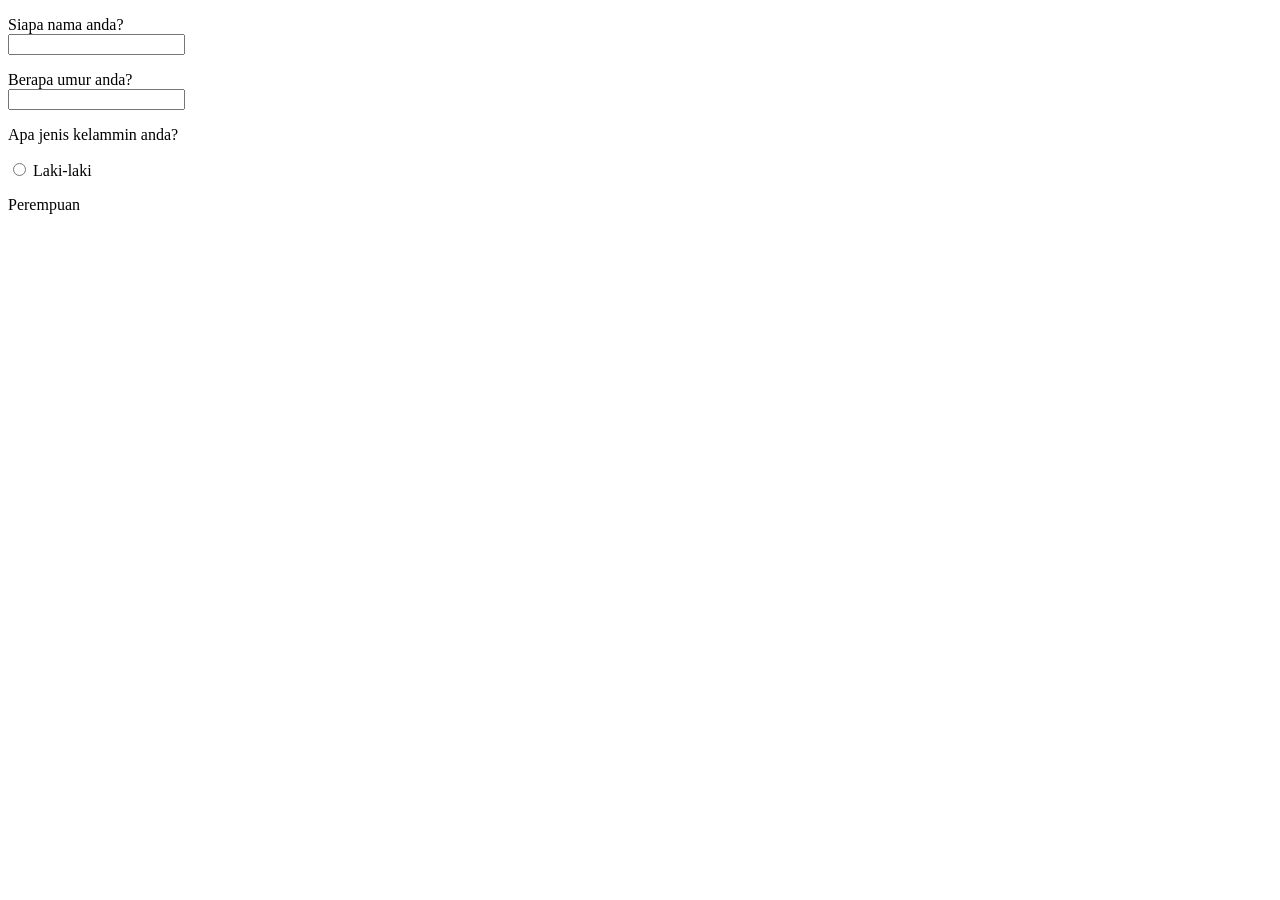
==== index.html @ 440097d9 "feat: make from input data person smooking" ====
<!DOCTYPE html>
<html>
    <head>
        <title>From Perokok</title>
    </head>
    <body>
        <div>
            <p>Siapa nama anda?<br><input type="text"></p>
        </div>
        
        <div>
            <p>Berapa umur anda?<br><input type="text"></p>
        </div>

        <div>
            <p>Apa jenis kelammin anda?</p>
        </div>
        
        <div>
            <input type="radio" id="choice1" value="jenis_kelamin">
            <label for="choice1">Laki-laki</label>
        </div>

        <div>
            <p>Perempuan</p>
        </div>
    </body>
</html>
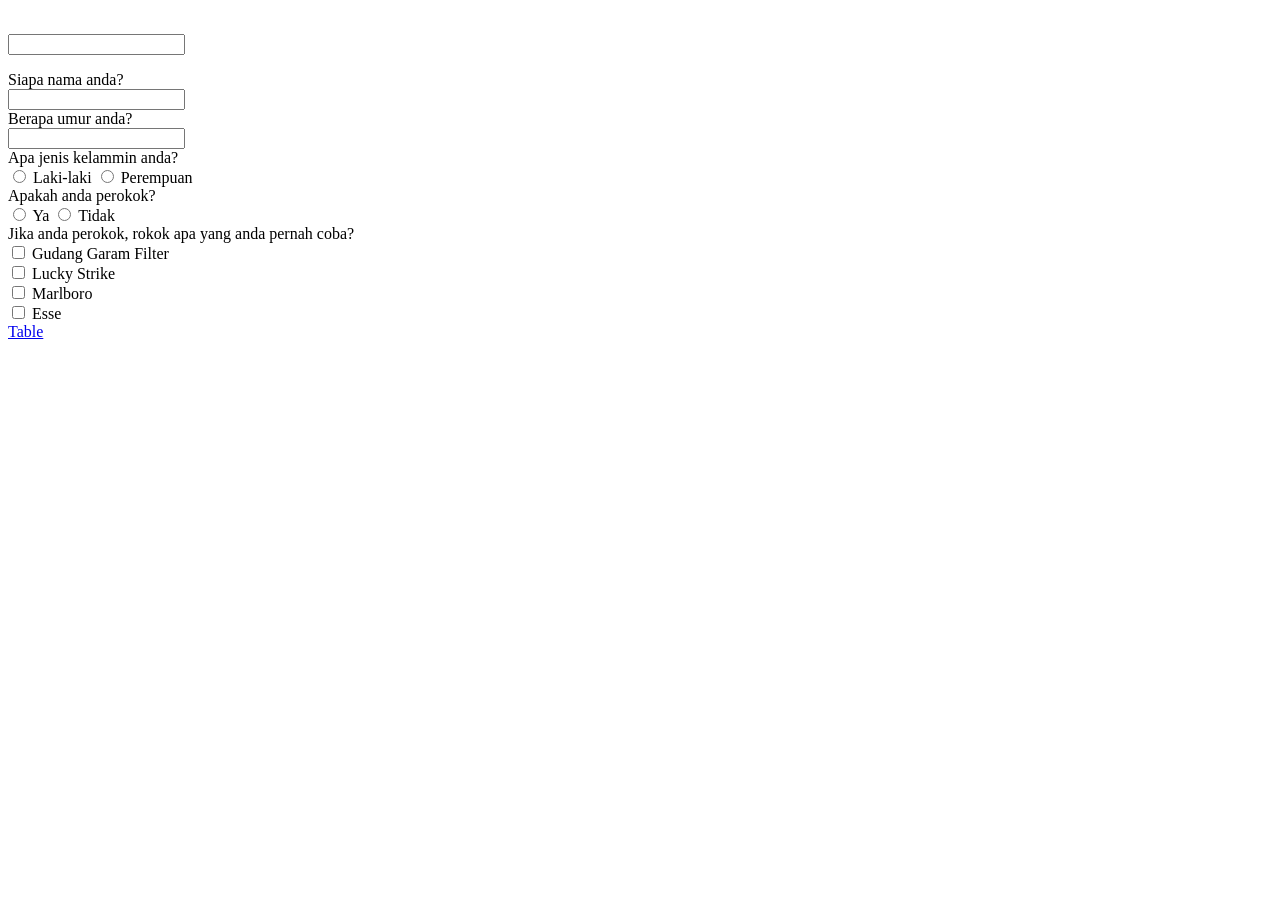
==== commit e798d9f3: "fix: view from no used <br>" ====
--- a/index.html
+++ b/index.html
@@ -5,24 +5,69 @@
     </head>
     <body>
         <div>
-            <p>Siapa nama anda?<br><input type="text"></p>
+            <p><br><input type="text"></p>
         </div>
         
+        <di>
+            <label for="nama">Siapa nama anda?</label>
+            <div>
+                <input id="nama" type="text">
+            </div>
+        </di>
+        
+        <di>
+            <label for="umur">Berapa umur anda?</label>
+            <div>
+                <input id="umur" type="text">
+            </div>
+        </di>
+
+        <di>
+            <label for="gender">Apa jenis kelammin anda?</label>
+            <div id="gender">
+                <input type="radio" id="choice1" value="jenis_kelamin">
+                <label for="choice1">Laki-laki</label>
+                <input type="radio" id="choice2" value="jenis_kelamin">
+                <label for="choice2">Perempuan</label>
+            </div>
+        </di>
+
         <div>
-            <p>Berapa umur anda?<br><input type="text"></p>
+            <label for="perokok">Apakah anda perokok?</label>
+            <div id="perokok">
+                <input type="radio" id="choice3" value="perokok">
+                <label for="choice3">Ya</label>
+                <input type="radio" id="choice4" value="perokok">
+                <label for="choice4">Tidak</label>
+            </div>
         </div>
 
         <div>
-            <p>Apa jenis kelammin anda?</p>
-        </div>
-        
-        <div>
-            <input type="radio" id="choice1" value="jenis_kelamin">
-            <label for="choice1">Laki-laki</label>
+            <label for="checkboxUsed">Jika anda perokok, rokok apa yang anda pernah coba?</label>
+            <div id="checkboxUsed">
+                <input type="checkbox" id="used">
+                <label for="used">Gudang Garam Filter</label>
+            </div>
+
+            <div>
+                <input type="checkbox" id="used">
+                <label for="used">Lucky Strike</label>
+            </div>
+
+            <div>
+                <input type="checkbox" id="used">
+                <label for="used">Marlboro</label>
+            </div>
+
+            <div>
+                <input type="checkbox" id="used">
+                <label for="used">Esse</label>
+            </div>
         </div>
 
         <div>
-            <p>Perempuan</p>
+            <a href="pages/table.html">Table</a>
         </div>
+
     </body>
 </html>
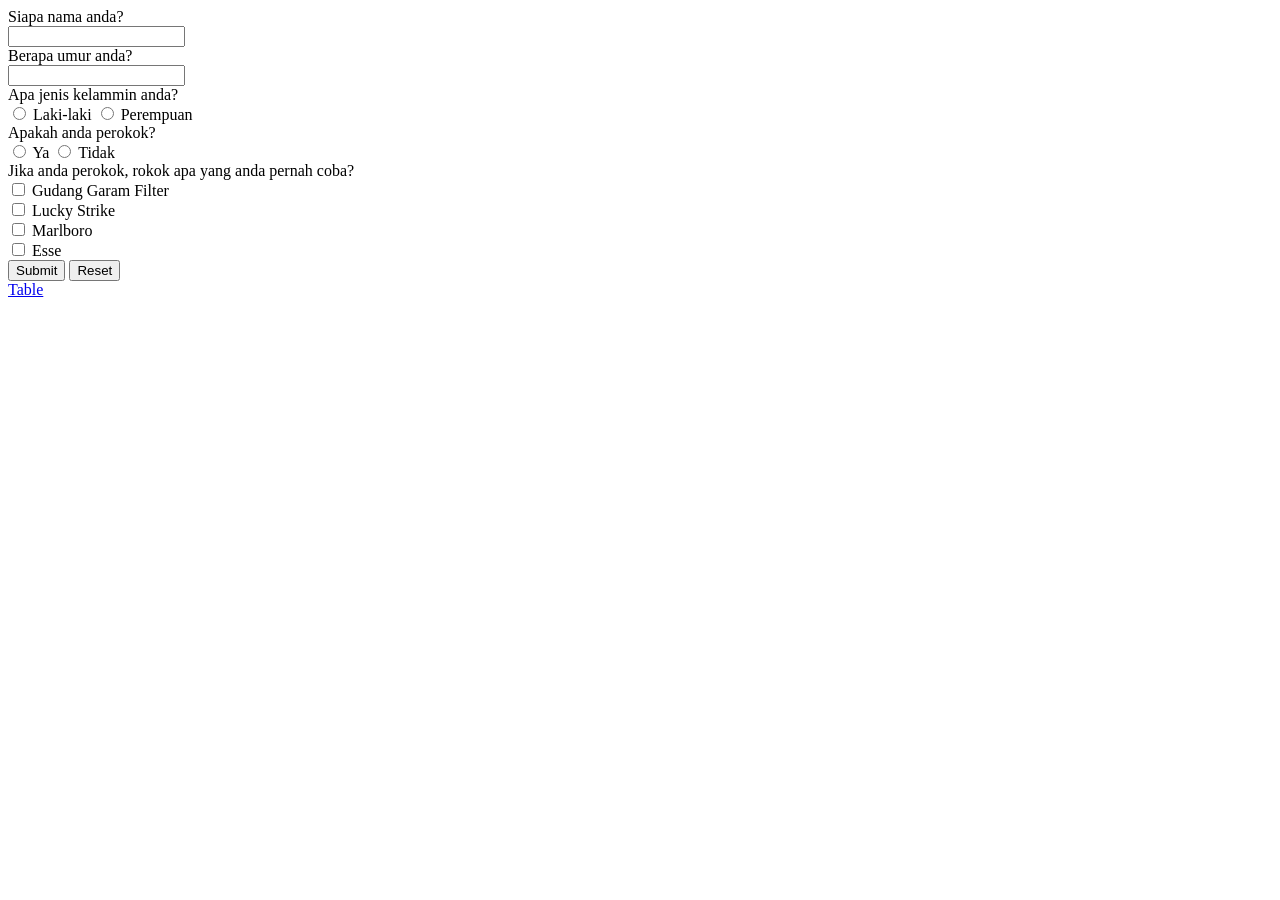
==== commit b1845e64: "feat: add button submit and reset" ====
--- a/index.html
+++ b/index.html
@@ -4,66 +4,63 @@
         <title>From Perokok</title>
     </head>
     <body>
-        <div>
-            <p><br><input type="text"></p>
-        </div>
-        
-        <di>
-            <label for="nama">Siapa nama anda?</label>
+
+        <from action="index.html">
             <div>
-                <input id="nama" type="text">
+                <label for="nama">Siapa nama anda?</label>
+                <div>
+                    <input id="nama" type="text">
+                </div>
             </div>
-        </di>
-        
-        <di>
-            <label for="umur">Berapa umur anda?</label>
+            
+            <di>
+                <label for="umur">Berapa umur anda?</label>
+                <div>
+                    <input id="umur" type="text">
+                </div>
+            </di>
+            <di>
+                <label for="gender">Apa jenis kelammin anda?</label>
+                <div id="gender">
+                    <input type="radio" id="choice1" value="jenis_kelamin">
+                    <label for="choice1">Laki-laki</label>
+                    <input type="radio" id="choice2" value="jenis_kelamin">
+                    <label for="choice2">Perempuan</label>
+                </div>
+            </di>
             <div>
-                <input id="umur" type="text">
+                <label for="perokok">Apakah anda perokok?</label>
+                <div id="perokok">
+                    <input type="radio" id="choice3" value="perokok">
+                    <label for="choice3">Ya</label>
+                    <input type="radio" id="choice4" value="perokok">
+                    <label for="choice4">Tidak</label>
+                </div>
             </div>
-        </di>
-
-        <di>
-            <label for="gender">Apa jenis kelammin anda?</label>
-            <div id="gender">
-                <input type="radio" id="choice1" value="jenis_kelamin">
-                <label for="choice1">Laki-laki</label>
-                <input type="radio" id="choice2" value="jenis_kelamin">
-                <label for="choice2">Perempuan</label>
+            <div>
+                <label for="checkboxUsed">Jika anda perokok, rokok apa yang anda pernah coba?</label>
+                <div id="checkboxUsed">
+                    <input type="checkbox" id="used">
+                    <label for="used">Gudang Garam Filter</label>
+                </div>
+                <div>
+                    <input type="checkbox" id="used">
+                    <label for="used">Lucky Strike</label>
+                </div>
+                <div>
+                    <input type="checkbox" id="used">
+                    <label for="used">Marlboro</label>
+                </div>
+                <div>
+                    <input type="checkbox" id="used">
+                    <label for="used">Esse</label>
+                </div>
+                <div>
+                    <button type="submit">Submit</button>
+                    <button type="reset">Reset</button>
+                </div>
             </div>
-        </di>
-
-        <div>
-            <label for="perokok">Apakah anda perokok?</label>
-            <div id="perokok">
-                <input type="radio" id="choice3" value="perokok">
-                <label for="choice3">Ya</label>
-                <input type="radio" id="choice4" value="perokok">
-                <label for="choice4">Tidak</label>
-            </div>
-        </div>
-
-        <div>
-            <label for="checkboxUsed">Jika anda perokok, rokok apa yang anda pernah coba?</label>
-            <div id="checkboxUsed">
-                <input type="checkbox" id="used">
-                <label for="used">Gudang Garam Filter</label>
-            </div>
-
-            <div>
-                <input type="checkbox" id="used">
-                <label for="used">Lucky Strike</label>
-            </div>
-
-            <div>
-                <input type="checkbox" id="used">
-                <label for="used">Marlboro</label>
-            </div>
-
-            <div>
-                <input type="checkbox" id="used">
-                <label for="used">Esse</label>
-            </div>
-        </div>
+        </from>
 
         <div>
             <a href="pages/table.html">Table</a>
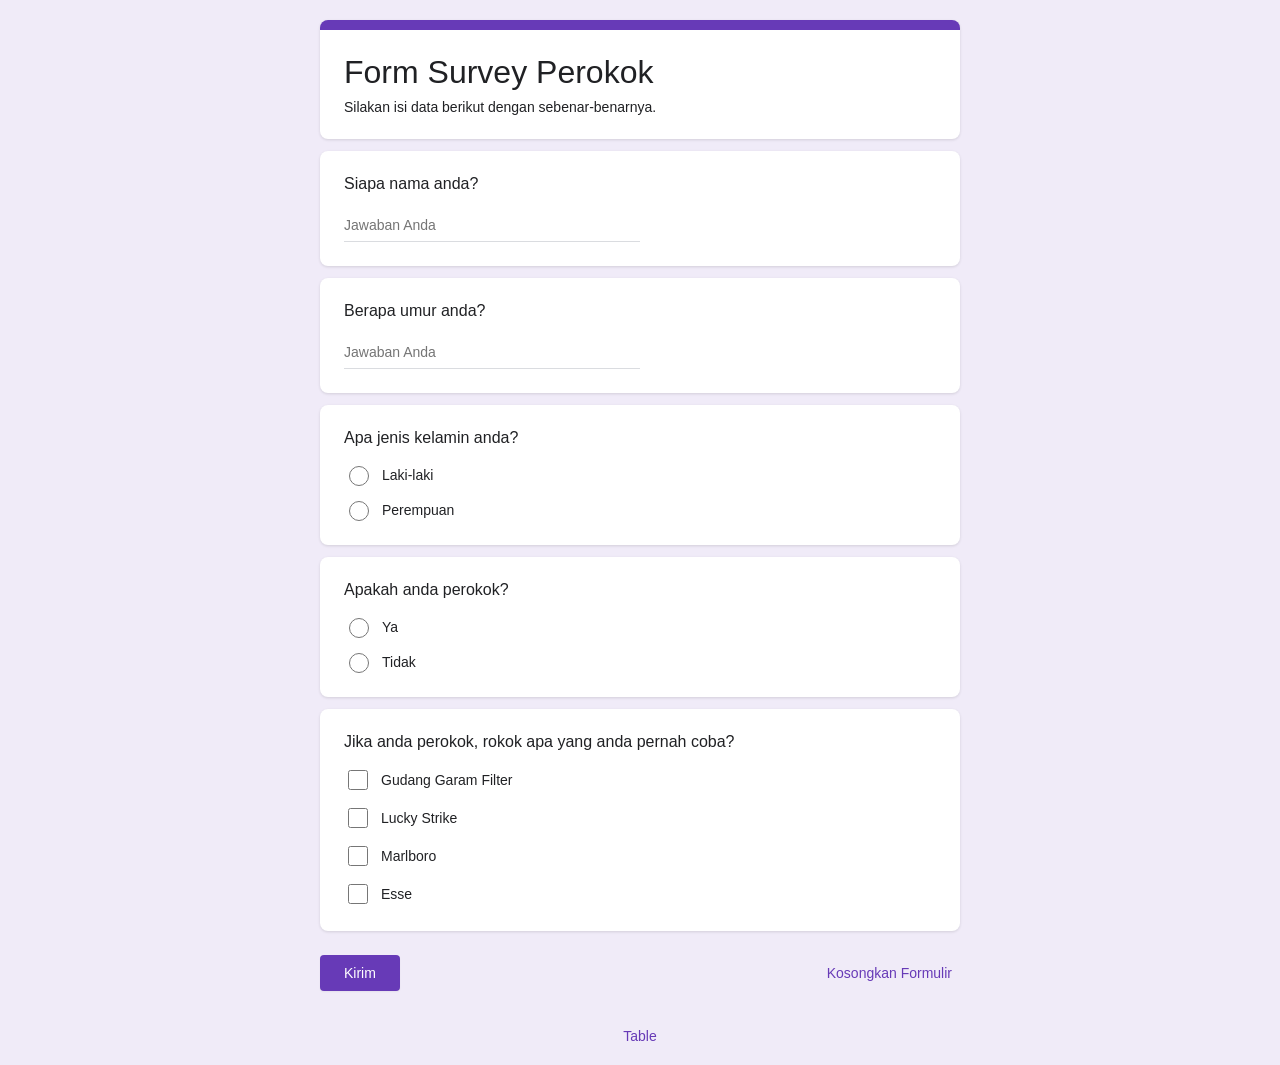
==== commit dda53c6b: "refactor: refactor all line index.js use display grid and flex box" ====
--- a/index.html
+++ b/index.html
@@ -1,70 +1,125 @@
 <!DOCTYPE html>
-<html>
-    <head>
-        <title>From Perokok</title>
-    </head>
-    <body>
+<html lang="id">
+<head>
+    <meta charset="UTF-8">
+    <meta name="viewport" content="width=device-width, initial-scale=1.0">
+    <title>Form Survey Perokok</title>
+    <link rel="stylesheet" href="style.css">
+    <style>
+.btn-submit {
+    background-color: #673ab7;
+    color: white;
+    border: none;
+    padding: 10px 24px;
+    border-radius: 4px;
+    font-weight: 500;
+    font-size: 14px;
+    cursor: pointer;
+    box-shadow: 0 1px 2px rgba(0,0,0,0.05);
+}
+.btn-reset {
+    background: none;
+    border: none;
+    color: #673ab7;
+    font-weight: 500;
+    font-size: 14px;
+    cursor: pointer;
+    padding: 10px 8px;
+}
+.navigation-link {
+    margin-top: 24px;
+    text-align: center;
+}
+.navigation-link a {
+    color: #673ab7;
+    text-decoration: none;
+    font-size: 14px;
+}
+    </style>
+</head>
+<body>
 
-        <from action="index.html">
-            <div>
-                <label for="nama">Siapa nama anda?</label>
-                <div>
-                    <input id="nama" type="text">
+    <div class="form-container">
+        
+        <div class="form-header">
+            <div class="form-title">Form Survey Perokok</div>
+            <div class="form-description">Silakan isi data berikut dengan sebenar-benarnya.</div>
+        </div>
+
+        <div class="card">
+            <div class="question-text">Siapa nama anda?</div>
+            <div class="input-container">
+                <input type="text" id="nama" placeholder="Jawaban Anda" class="text-input">
+            </div>
+        </div>
+
+        <div class="card">
+            <div class="question-text">Berapa umur anda?</div>
+            <div class="input-container">
+                <input type="text" id="umur" placeholder="Jawaban Anda" class="text-input">
+            </div>
+        </div>
+
+        <div class="card">
+            <div class="question-text">Apa jenis kelamin anda?</div>
+            <div class="radio-group">
+                <div class="option-item">
+                    <input type="radio" name="jenis_kelamin" id="choice1">
+                    <div class="option-text">Laki-laki</div>
+                </div>
+                <div class="option-item">
+                    <input type="radio" name="jenis_kelamin" id="choice2">
+                    <div class="option-text">Perempuan</div>
                 </div>
             </div>
-            
-            <di>
-                <label for="umur">Berapa umur anda?</label>
-                <div>
-                    <input id="umur" type="text">
+        </div>
+
+        <div class="card">
+            <div class="question-text">Apakah anda perokok?</div>
+            <div class="radio-group">
+                <div class="option-item">
+                    <input type="radio" name="perokok" id="choice3">
+                    <div class="option-text">Ya</div>
                 </div>
-            </di>
-            <di>
-                <label for="gender">Apa jenis kelammin anda?</label>
-                <div id="gender">
-                    <input type="radio" id="choice1" value="jenis_kelamin">
-                    <label for="choice1">Laki-laki</label>
-                    <input type="radio" id="choice2" value="jenis_kelamin">
-                    <label for="choice2">Perempuan</label>
-                </div>
-            </di>
-            <div>
-                <label for="perokok">Apakah anda perokok?</label>
-                <div id="perokok">
-                    <input type="radio" id="choice3" value="perokok">
-                    <label for="choice3">Ya</label>
-                    <input type="radio" id="choice4" value="perokok">
-                    <label for="choice4">Tidak</label>
+                <div class="option-item">
+                    <input type="radio" name="perokok" id="choice4">
+                    <div class="option-text">Tidak</div>
                 </div>
             </div>
-            <div>
-                <label for="checkboxUsed">Jika anda perokok, rokok apa yang anda pernah coba?</label>
-                <div id="checkboxUsed">
-                    <input type="checkbox" id="used">
-                    <label for="used">Gudang Garam Filter</label>
+        </div>
+
+        <div class="card">
+            <div class="question-text">Jika anda perokok, rokok apa yang anda pernah coba?</div>
+            <div class="checkbox-group">
+                <div class="option-item">
+                    <input type="checkbox" id="used1">
+                    <div class="option-text">Gudang Garam Filter</div>
                 </div>
-                <div>
-                    <input type="checkbox" id="used">
-                    <label for="used">Lucky Strike</label>
+                <div class="option-item">
+                    <input type="checkbox" id="used2">
+                    <div class="option-text">Lucky Strike</div>
                 </div>
-                <div>
-                    <input type="checkbox" id="used">
-                    <label for="used">Marlboro</label>
+                <div class="option-item">
+                    <input type="checkbox" id="used3">
+                    <div class="option-text">Marlboro</div>
                 </div>
-                <div>
-                    <input type="checkbox" id="used">
-                    <label for="used">Esse</label>
-                </div>
-                <div>
-                    <button type="submit">Submit</button>
-                    <button type="reset">Reset</button>
+                <div class="option-item">
+                    <input type="checkbox" id="used4">
+                    <div class="option-text">Esse</div>
                 </div>
             </div>
-        </from>
-
-        <div>
-            <a href="pages/table.html">Table</a>
         </div>
 
-    </body>
+        <div class="action-container">
+            <button type="button" class="btn-submit">Kirim</button>
+            <button type="button" class="btn-reset">Kosongkan Formulir</button>
+        </div>
+
+    </div>
+
+    <div class="navigation-link">
+        <a href="pages/table.html">Table</a>
+    </div>
+
+</body>
 </html>
--- a/style.css
+++ b/style.css
@@ -0,0 +1,88 @@
+body {
+    font-family: 'Roboto', Arial, sans-serif;
+    background-color: #f0ebf8;
+    margin: 0;
+    padding: 20px;
+    display: flex;
+    flex-direction: column;
+    align-items: center;
+}
+.form-container {
+    width: 100%;
+    max-width: 640px;
+    display: grid;
+    grid-template-columns: 1fr;
+    gap: 12px;
+}
+.form-header {
+    background-color: #ffffff;
+    border-radius: 8px;
+    border-top: 10px solid #673ab7;
+    padding: 24px;
+    box-shadow: 0 1px 3px rgba(0,0,0,0.12);
+}
+.form-title {
+    font-size: 32px;
+    font-weight: 400;
+    margin-bottom: 8px;
+    color: #202124;
+}
+.form-description {
+    font-size: 14px;
+    color: #202124;
+}
+.card {
+    background-color: #ffffff;
+    border-radius: 8px;
+    padding: 24px;
+    box-shadow: 0 1px 3px rgba(0,0,0,0.12);
+    display: flex;
+    flex-direction: column;
+    gap: 16px;
+}
+.question-text {
+    font-size: 16px;
+    color: #202124;
+    font-weight: 500;
+}
+.input-container {
+    width: 100%;
+}
+.text-input {
+    width: 50%;
+    border: none;
+    border-bottom: 1px solid #dadce0;
+    padding: 8px 0;
+    font-size: 14px;
+    outline: none;
+    transition: border-bottom 0.2s;
+}
+.text-input:focus {
+    border-bottom: 2px solid #673ab7;
+}
+.radio-group, .checkbox-group {
+    display: flex;
+    flex-direction: column;
+    gap: 12px;
+}
+.option-item {
+    display: flex;
+    align-items: center;
+    gap: 10px;
+}
+.option-item input[type="radio"], 
+.option-item input[type="checkbox"] {
+    width: 20px;
+    height: 20px;
+    cursor: pointer;
+}
+.option-text {
+    font-size: 14px;
+    color: #202124;
+}
+.action-container {
+    display: flex;
+    justify-content: space-between;
+    align-items: center;
+    padding: 12px 0;
+}
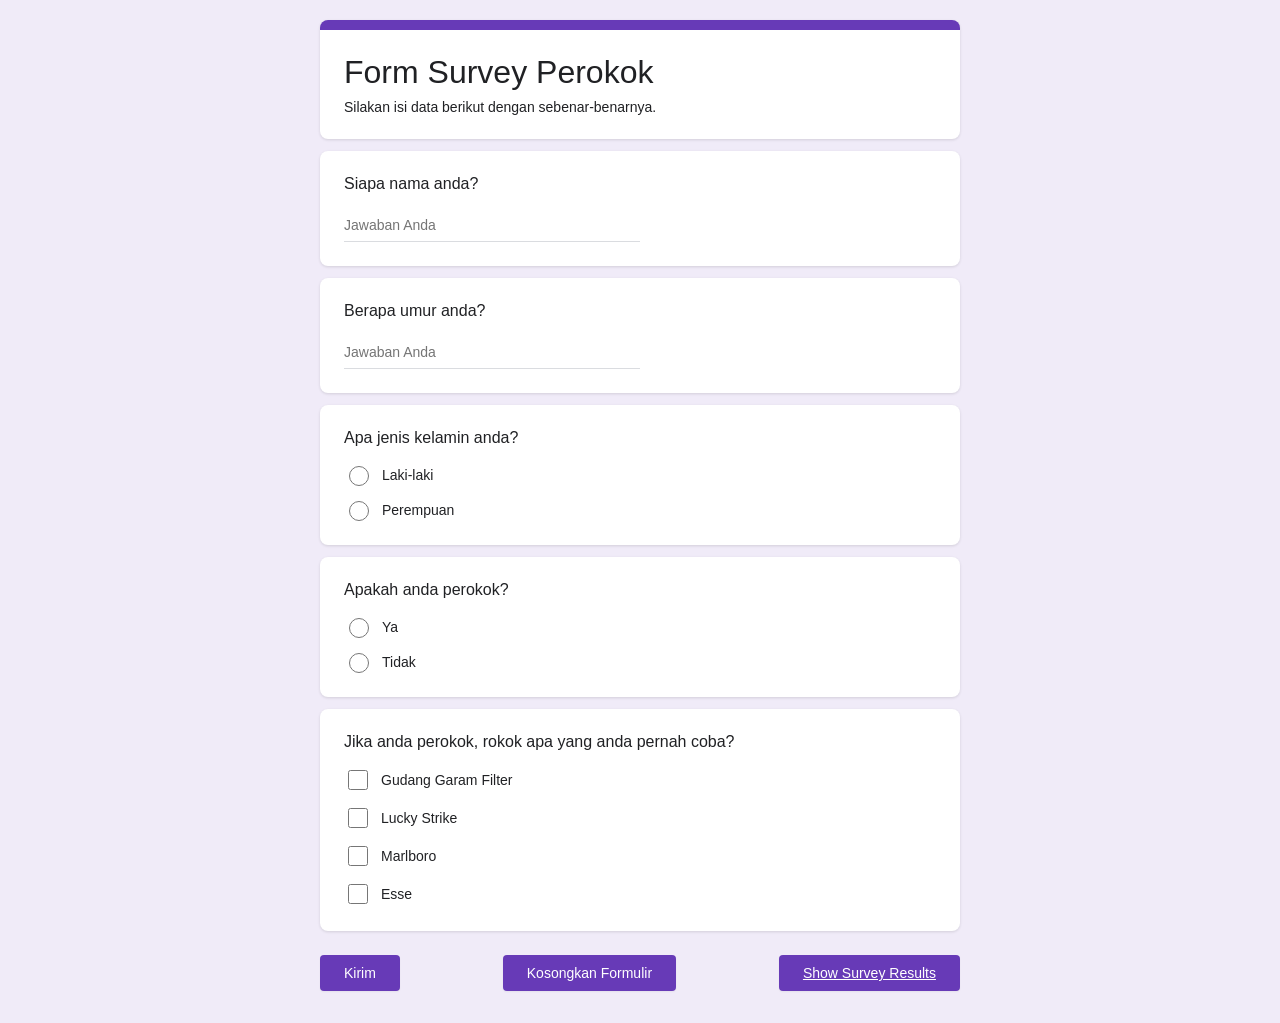
==== commit b8c78078: "add in readme.md screnshott preview page" ====
--- a/index.html
+++ b/index.html
@@ -17,29 +17,19 @@
     cursor: pointer;
     box-shadow: 0 1px 2px rgba(0,0,0,0.05);
 }
-.btn-reset {
-    background: none;
-    border: none;
-    color: #673ab7;
-    font-weight: 500;
-    font-size: 14px;
-    cursor: pointer;
-    padding: 10px 8px;
-}
 .navigation-link {
     margin-top: 24px;
     text-align: center;
 }
-.navigation-link a {
-    color: #673ab7;
+#navigation-link > a {
+    color: white;
     text-decoration: none;
     font-size: 14px;
 }
     </style>
 </head>
 <body>
-
-    <div class="form-container">
+    <form class="form-container">
         
         <div class="form-header">
             <div class="form-title">Form Survey Perokok</div>
@@ -49,14 +39,14 @@
         <div class="card">
             <div class="question-text">Siapa nama anda?</div>
             <div class="input-container">
-                <input type="text" id="nama" placeholder="Jawaban Anda" class="text-input">
+                <input type="text" name="nama_lengkap" id="nama" placeholder="Jawaban Anda" class="text-input">
             </div>
         </div>
 
         <div class="card">
             <div class="question-text">Berapa umur anda?</div>
             <div class="input-container">
-                <input type="text" id="umur" placeholder="Jawaban Anda" class="text-input">
+                <input type="text" name="Umur" id="umur" placeholder="Jawaban Anda" class="text-input">
             </div>
         </div>
 
@@ -64,11 +54,11 @@
             <div class="question-text">Apa jenis kelamin anda?</div>
             <div class="radio-group">
                 <div class="option-item">
-                    <input type="radio" name="jenis_kelamin" id="choice1">
+                    <input type="radio" name="jenis_kelamin" id="choice1" value="Laki-laki">
                     <div class="option-text">Laki-laki</div>
                 </div>
                 <div class="option-item">
-                    <input type="radio" name="jenis_kelamin" id="choice2">
+                    <input type="radio" name="jenis_kelamin" id="choice2" value="Perempuan">
                     <div class="option-text">Perempuan</div>
                 </div>
             </div>
@@ -78,11 +68,11 @@
             <div class="question-text">Apakah anda perokok?</div>
             <div class="radio-group">
                 <div class="option-item">
-                    <input type="radio" name="perokok" id="choice3">
+                    <input type="radio" name="perokok" id="choice3" value="Perokok">
                     <div class="option-text">Ya</div>
                 </div>
                 <div class="option-item">
-                    <input type="radio" name="perokok" id="choice4">
+                    <input type="radio" name="perokok" id="choice4" value="Bukan Perokok">
                     <div class="option-text">Tidak</div>
                 </div>
             </div>
@@ -92,34 +82,52 @@
             <div class="question-text">Jika anda perokok, rokok apa yang anda pernah coba?</div>
             <div class="checkbox-group">
                 <div class="option-item">
-                    <input type="checkbox" id="used1">
+                    <input type="checkbox" id="used1" name="rokok" value="Gudang Garam Filter">
                     <div class="option-text">Gudang Garam Filter</div>
                 </div>
                 <div class="option-item">
-                    <input type="checkbox" id="used2">
+                    <input type="checkbox" id="used2" name="rokok" value="Lucky Strike">
                     <div class="option-text">Lucky Strike</div>
                 </div>
                 <div class="option-item">
-                    <input type="checkbox" id="used3">
+                    <input type="checkbox" id="used3" name="rokok" value="Marlboro">
                     <div class="option-text">Marlboro</div>
                 </div>
                 <div class="option-item">
-                    <input type="checkbox" id="used4">
+                    <input type="checkbox" id="used4" name="rokok" value="Esse">
                     <div class="option-text">Esse</div>
                 </div>
             </div>
         </div>
 
         <div class="action-container">
-            <button type="button" class="btn-submit">Kirim</button>
-            <button type="button" class="btn-reset">Kosongkan Formulir</button>
+            <button type="submit" class="btn-submit">Kirim</button>
+            <button type="reset" class="btn-submit">Kosongkan Formulir</button>
+            <a id="navigation-link" class="btn-submit"href="pages/table.html">Show Survey Results</a>
         </div>
 
-    </div>
+    </form>
 
-    <div class="navigation-link">
-        <a href="pages/table.html">Table</a>
-    </div>
+    <script>
+        const form = document.querySelector(".form-container");
+        
+        form.addEventListener("submit", (e) => {
+            e.preventDefault();
+            
+            const data = new FormData(e.target);
+            const newData = Object.fromEntries(data.entries());
+            newData.rokok = data.getAll("rokok");
+            const dataSaved = window.localStorage.getItem("sample");
+            let dataArray = [];
+            if (dataSaved) {
+                dataArray = JSON.parse(dataSaved);
+            }
+            dataArray.push(newData);
+            console.log("Data tersimpan:", dataArray);
+            window.localStorage.setItem("sample", JSON.stringify(dataArray));
 
+            alert("Data anda berhasil disimpan!");
+        });
+    </script>
 </body>
 </html>
--- a/style.css
+++ b/style.css
@@ -7,6 +7,17 @@
     flex-direction: column;
     align-items: center;
 }
+body.table {
+    font-family: Arial, sans-serif;
+    background-color: #f4f7f6;
+    margin: 0;
+    padding: 40px 20px;
+    display: flex;
+    flex-direction: column;
+    align-items: center;
+}
+
+/* Form Survey */
 .form-container {
     width: 100%;
     max-width: 640px;
@@ -85,4 +96,84 @@
     justify-content: space-between;
     align-items: center;
     padding: 12px 0;
+}
+
+/* Form Survey End */
+
+/* Table */
+h2 {
+    color: #333;
+    margin-bottom: 20px;
+}
+table {
+    width: 100%;
+    max-width: 900px;
+    border-collapse: collapse;
+    background-color: #fff;
+    box-shadow: 0 4px 6px rgba(0,0,0,0.1);
+    border-radius: 8px;
+    overflow: hidden;
+    margin-bottom: 24px;
+}
+thead {
+    background-color: #673ab7;
+    color: #ffffff;
+}
+th:nth-child(1) {
+    width: 5%;
+}
+th:nth-child(2) {
+    width: 25%;
+}
+th:nth-child(3) {
+    width: 10%;
+}
+th:nth-child(4) {
+    width: 20%;
+}
+th:nth-child(5) {
+    width: 15%;
+}
+th:nth-child(6) {
+    width: 25%;
+}
+th, td {
+    padding: 12px 16px;
+    text-align: left;
+    border-bottom: 1px solid #e0e0e0;
+}
+th {
+    font-weight: 600;
+    text-transform: uppercase;
+    font-size: 14px;
+}
+td {
+    font-size: 15px;
+    color: #444;
+}
+tbody tr:hover {
+    background-color: #f9f9f9;
+}
+.action-container {
+    text-align: center;
+}
+.btn-back {
+    display: inline-block;
+    background-color: #673ab7;
+    color: white;
+    text-decoration: none;
+    padding: 10px 24px;
+    border-radius: 4px;
+    font-weight: 500;
+    font-size: 14px;
+    box-shadow: 0 1px 2px rgba(0,0,0,0.1);
+    transition: background-color 0.2s;
+}
+.btn-back:hover {
+    background-color: #5e35b1;
+}
+.empty-state {
+    text-align: center;
+    font-style: italic;
+    color: #888;
 }
